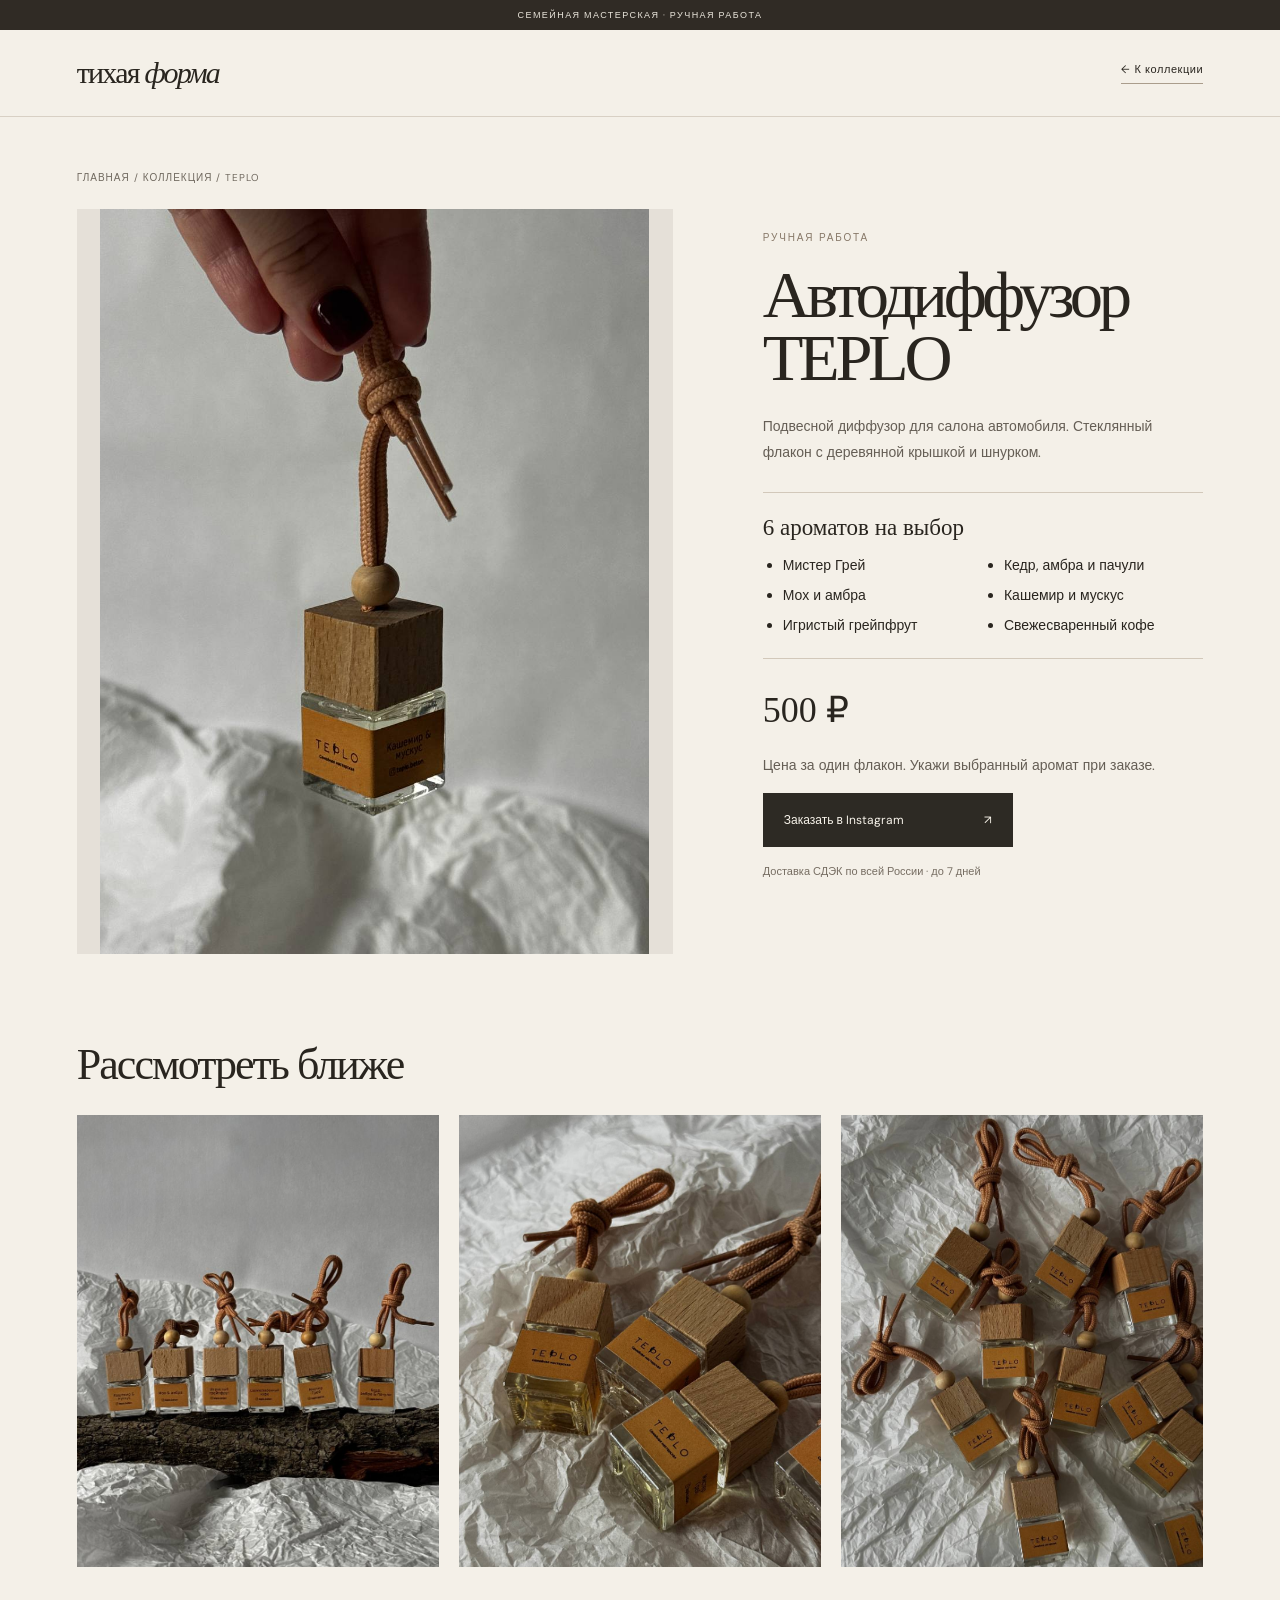
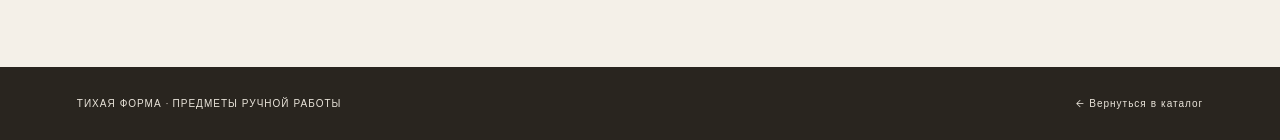
==== product-auto-diffuser.html @ ca6a6b0a "Add TEPLO car diffuser with six scents" ====
<!doctype html>
<html lang="ru">
<head>
<meta charset="utf-8"><meta name="viewport" content="width=device-width,initial-scale=1">
<meta name="theme-color" content="#f4f0e8">
<meta name="description" content="Подвесной автодиффузор TEPLO ручной работы. Шесть ароматов на выбор, 500 ₽ за флакон.">
<title>Автодиффузор TEPLO — Тихая форма</title>
<link rel="preconnect" href="https://fonts.googleapis.com">
<link rel="preconnect" href="https://fonts.gstatic.com" crossorigin>
<link href="https://fonts.googleapis.com/css2?family=DM+Sans:wght@400;500;600&display=swap" rel="stylesheet">
<style>
:root{--paper:#f4f0e8;--ink:#29251f;--muted:#70695f}*{box-sizing:border-box}html{scroll-behavior:smooth}body{margin:0;background:var(--paper);color:var(--ink);font-family:"DM Sans",Arial,sans-serif;-webkit-font-smoothing:antialiased}a{color:inherit}.topline{height:30px;background:#302b25;color:#eae6dc;display:grid;place-items:center;font-size:9px;letter-spacing:.16em}.header{display:flex;align-items:center;justify-content:space-between;padding:26px 6%;border-bottom:1px solid #d8d0c4}.brand{font:30px Georgia,serif;letter-spacing:-.06em;text-decoration:none}.brand em{font-weight:normal}.back{text-decoration:none;font-size:11px;letter-spacing:.05em;border-bottom:1px solid #aa9d8c;padding-bottom:7px}.wrap{max-width:1290px;margin:auto;padding:54px 6% 100px}.crumb{font-size:10px;color:var(--muted);letter-spacing:.1em;text-transform:uppercase;margin-bottom:25px}.crumb a{text-decoration:none}.layout{display:grid;grid-template-columns:minmax(0,1.15fr) minmax(300px,.85fr);gap:8%;align-items:start}.main-photo{margin:0;aspect-ratio:4/5;background:#e5e0d8;overflow:hidden}.main-photo img{display:block;width:100%;height:100%;object-fit:contain}.details{position:sticky;top:45px;padding-top:22px}.eyebrow{font-size:10px;letter-spacing:.18em;color:#877868;text-transform:uppercase;margin:0 0 20px}.details h1{font:normal clamp(62px,7vw,110px)/.94 Georgia,serif;letter-spacing:-.065em;margin:0 0 25px}.lead{font:normal clamp(22px,2.4vw,32px)/1.25 Georgia,serif;max-width:500px;margin:0 0 26px}.bodytext{font-size:14px;line-height:1.85;color:#655e55;max-width:490px}.facts{border-top:1px solid #d2c8ba;border-bottom:1px solid #d2c8ba;padding:20px 0;margin:34px 0;display:grid;grid-template-columns:95px 1fr;gap:14px;font-size:11px;line-height:1.65}.facts span:first-child{color:#8d8071}.price{font:normal 36px Georgia,serif;margin:0 0 22px}.order{display:inline-flex;min-height:54px;align-items:center;justify-content:space-between;gap:42px;background:#2d2a24;color:#f7f3ea;text-decoration:none;padding:0 21px;font-size:12px;min-width:250px}.delivery{font-size:11px;color:#766d62;margin-top:17px}.gallery-title{font:normal 44px Georgia,serif;letter-spacing:-.045em;margin:85px 0 25px}.gallery{display:grid;grid-template-columns:repeat(3,1fr);gap:20px}.gallery figure{margin:0;background:#e5e0d8;aspect-ratio:4/5;overflow:hidden}.gallery img{width:100%;height:100%;object-fit:cover;display:block}.gallery figure:nth-child(2) img{object-position:center 35%}.note{font:italic 18px Georgia,serif;color:#746b5f;margin:28px 0 0}.footer{background:#29251f;color:#e9e4da;padding:30px 6%;display:flex;justify-content:space-between;gap:20px;font-size:10px;letter-spacing:.1em}.footer a{text-decoration:none}@media(max-width:750px){.header{padding:20px 6%}.brand{font-size:25px}.wrap{padding:30px 6% 70px}.layout{grid-template-columns:1fr;gap:27px}.main-photo{aspect-ratio:4/5}.details{position:static;padding-top:0}.details h1{font-size:70px}.lead{font-size:25px}.gallery-title{font-size:36px;margin-top:64px}.gallery{grid-template-columns:repeat(2,1fr);gap:12px}.gallery figure:first-child{grid-column:span 2;aspect-ratio:4/3}.gallery figure:first-child img{object-fit:contain}.footer{flex-direction:column}.order{width:100%}}@media(prefers-reduced-motion:reduce){html{scroll-behavior:auto}}

.scent-options { margin: 26px 0 30px; padding: 22px 0; border-block: 1px solid #d2c8ba; }
.scent-options h2 { margin: 0 0 14px; font: normal 23px Georgia, serif; }
.scent-options ul { margin: 0; padding-left: 20px; display: grid; grid-template-columns: repeat(2, minmax(0, 1fr)); gap: 9px 22px; font-size: 14px; line-height: 1.5; }
.details h1.diffuser-title { font-size: clamp(36px, 5.2vw, 70px); }
.details { position: static; }
.gallery figure:first-child img { object-position: center 58%; }
@media (max-width: 420px) { .scent-options ul { grid-template-columns: 1fr; } }
</style>
</head>
<body>
  <div class="topline">СЕМЕЙНАЯ МАСТЕРСКАЯ · РУЧНАЯ РАБОТА</div>
  <header class="header">
    <a class="brand" href="./">тихая <em>форма</em></a>
    <a class="back" href="./#collection">← К коллекции</a>
  </header>
  <main class="wrap">
    <div class="crumb"><a href="./">Главная</a> / <a href="./#collection">Коллекция</a> / TEPLO</div>
    <div class="layout">
      <figure class="main-photo">
        <img src="assets/auto-diffuser-cover.jpg" alt="Автодиффузор TEPLO в стеклянном флаконе со шнурком и деревянной крышкой" fetchpriority="high">
      </figure>
      <div class="details">
        <p class="eyebrow">Ручная работа</p>
        <h1 class="diffuser-title">Автодиффузор TEPLO</h1>
        <p class="bodytext">Подвесной диффузор для салона автомобиля. Стеклянный флакон с деревянной крышкой и шнурком.</p>
        <section class="scent-options" aria-labelledby="scents-title">
          <h2 id="scents-title">6 ароматов на выбор</h2>
          <ul>
            <li>Мистер Грей</li>
            <li>Кедр, амбра и пачули</li>
            <li>Мох и амбра</li>
            <li>Кашемир и мускус</li>
            <li>Игристый грейпфрут</li>
            <li>Свежесваренный кофе</li>
          </ul>
        </section>
        <p class="price">500 ₽</p>
        <p class="bodytext">Цена за один флакон. Укажи выбранный аромат при заказе.</p>
        <a class="order" href="https://www.instagram.com/kriss.tiana?exln=c3J3bHptYzU3Yjh0" target="_blank" rel="noopener noreferrer">Заказать в Instagram <span aria-hidden="true">↗</span></a>
        <p class="delivery">Доставка СДЭК по всей России · до 7 дней</p>
      </div>
    </div>
    <h2 class="gallery-title">Рассмотреть ближе</h2>
    <div class="gallery">
      <figure><img src="assets/auto-diffuser-scents.jpg" loading="lazy" alt="Вся линейка автодиффузоров TEPLO: шесть ароматов"></figure>
      <figure><img src="assets/auto-diffuser-detail.jpg" loading="lazy" alt="Деревянные крышки и стеклянные флаконы крупным планом"></figure>
      <figure><img src="assets/auto-diffuser-group.jpg" loading="lazy" alt="Флаконы TEPLO на светлом фоне"></figure>
    </div>
  </main>
  <footer class="footer">
    <span>ТИХАЯ ФОРМА · ПРЕДМЕТЫ РУЧНОЙ РАБОТЫ</span>
    <a href="./#collection">← Вернуться в каталог</a>
  </footer>
</body>
</html>
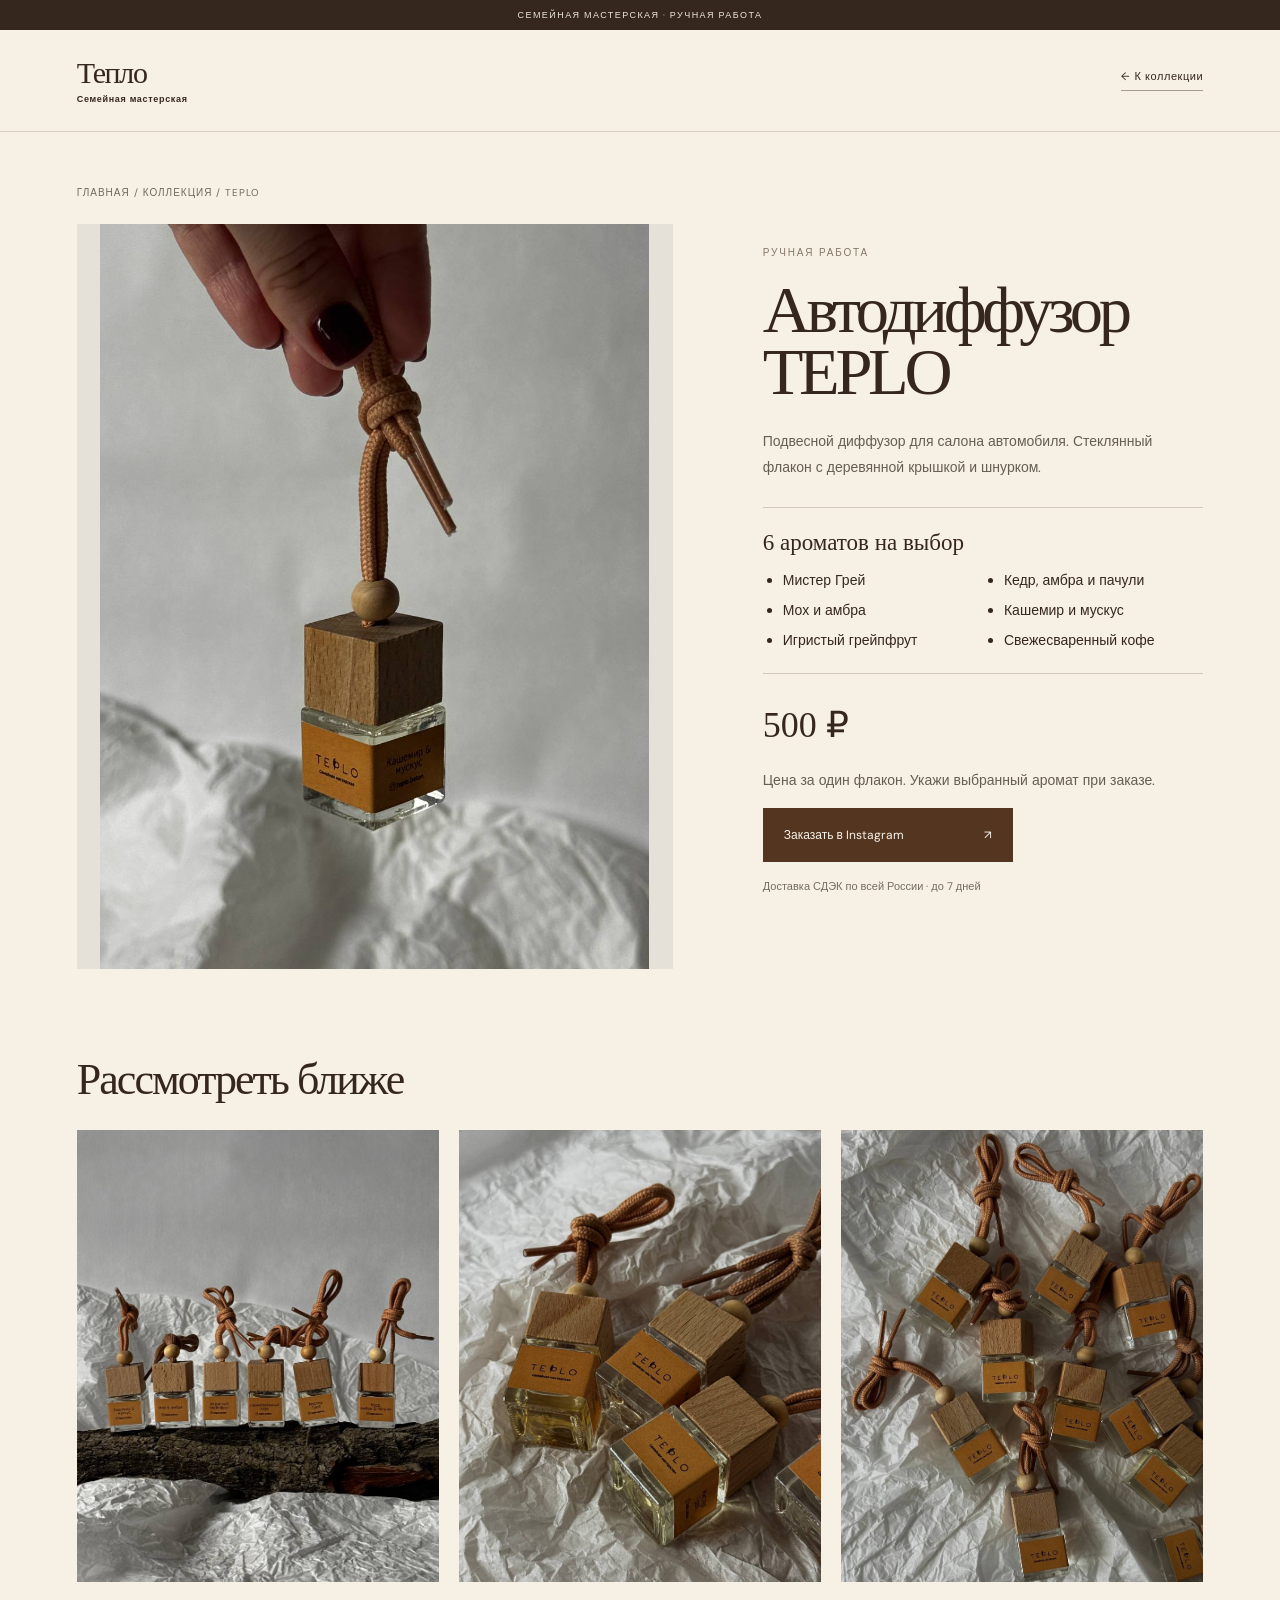
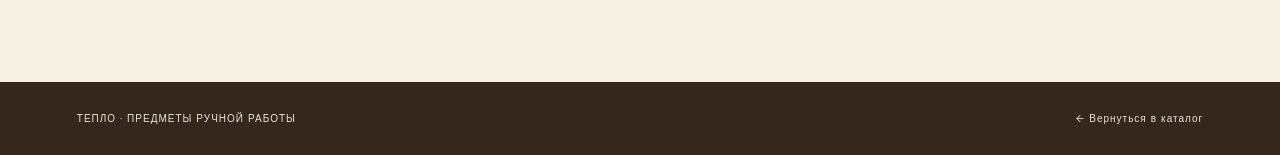
==== commit 87435421: "Rebrand storefront as Teplo and vary homepage photography" ====
--- a/product-auto-diffuser.html
+++ b/product-auto-diffuser.html
@@ -4,7 +4,7 @@
 <meta charset="utf-8"><meta name="viewport" content="width=device-width,initial-scale=1">
 <meta name="theme-color" content="#f4f0e8">
 <meta name="description" content="Подвесной автодиффузор TEPLO ручной работы. Шесть ароматов на выбор, 500 ₽ за флакон.">
-<title>Автодиффузор TEPLO — Тихая форма</title>
+<title>Автодиффузор TEPLO — Тепло</title>
 <link rel="preconnect" href="https://fonts.googleapis.com">
 <link rel="preconnect" href="https://fonts.gstatic.com" crossorigin>
 <link href="https://fonts.googleapis.com/css2?family=DM+Sans:wght@400;500;600&display=swap" rel="stylesheet">
@@ -18,12 +18,19 @@
 .details { position: static; }
 .gallery figure:first-child img { object-position: center 58%; }
 @media (max-width: 420px) { .scent-options ul { grid-template-columns: 1fr; } }
+
+.brand-name { display: block; font-family: Georgia, serif; letter-spacing: -.045em; }
+.brand-subtitle { display: block; margin-top: 4px; font: 600 9px/1.2 Arial, sans-serif; letter-spacing: .075em; }
+
+:root { --paper: #f7f0e4; --ink: #36271e; }
+.topline, .footer { background: #36271e; }
+.order { background: #54351f; }
 </style>
 </head>
 <body>
   <div class="topline">СЕМЕЙНАЯ МАСТЕРСКАЯ · РУЧНАЯ РАБОТА</div>
   <header class="header">
-    <a class="brand" href="./">тихая <em>форма</em></a>
+    <a class="brand" href="./"><span class="brand-name">Тепло</span><small class="brand-subtitle">Семейная мастерская</small></a>
     <a class="back" href="./#collection">← К коллекции</a>
   </header>
   <main class="wrap">
@@ -61,7 +68,7 @@
     </div>
   </main>
   <footer class="footer">
-    <span>ТИХАЯ ФОРМА · ПРЕДМЕТЫ РУЧНОЙ РАБОТЫ</span>
+    <span>ТЕПЛО · ПРЕДМЕТЫ РУЧНОЙ РАБОТЫ</span>
     <a href="./#collection">← Вернуться в каталог</a>
   </footer>
 </body>
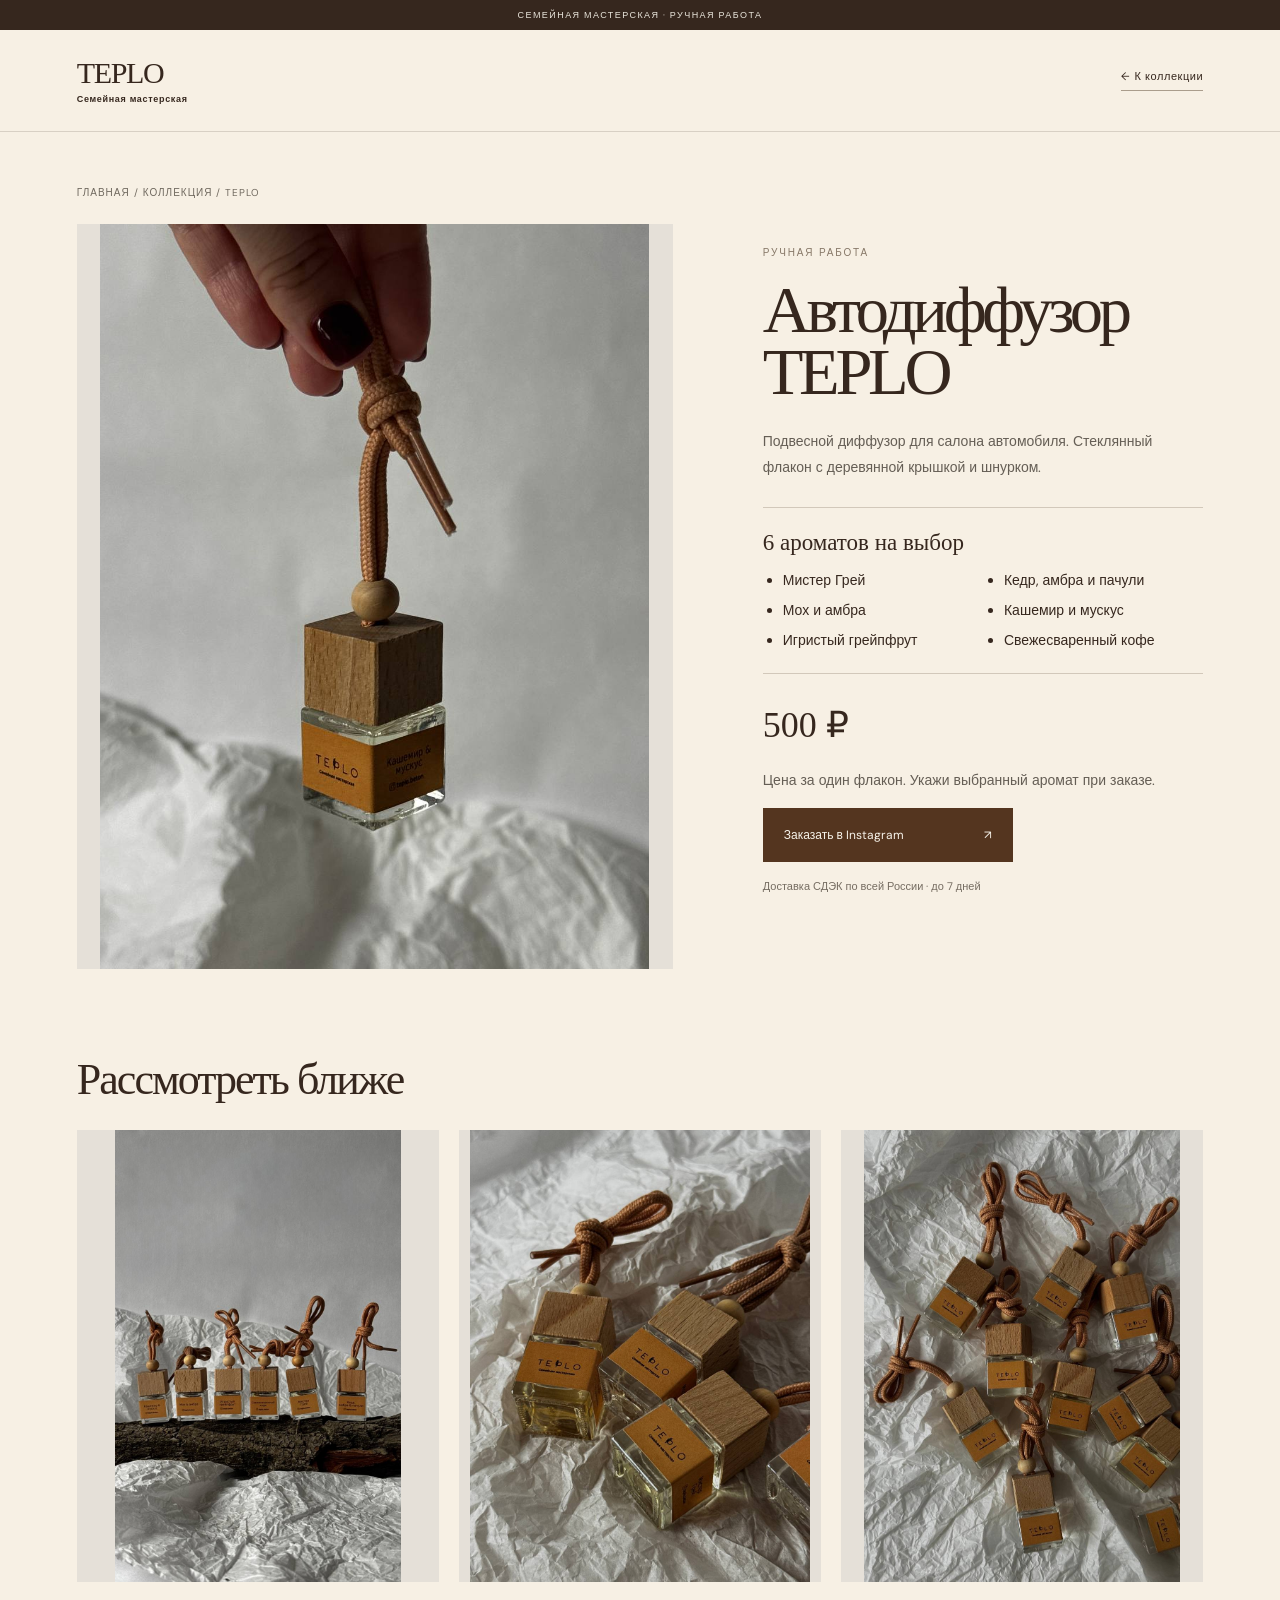
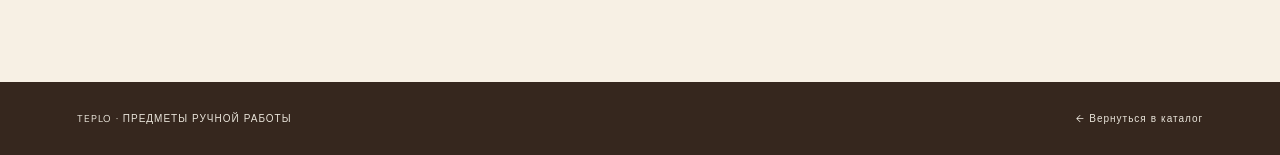
==== commit c89679a7: "Display complete product photos and use TEPLO branding" ====
--- a/product-auto-diffuser.html
+++ b/product-auto-diffuser.html
@@ -4,7 +4,7 @@
 <meta charset="utf-8"><meta name="viewport" content="width=device-width,initial-scale=1">
 <meta name="theme-color" content="#f4f0e8">
 <meta name="description" content="Подвесной автодиффузор TEPLO ручной работы. Шесть ароматов на выбор, 500 ₽ за флакон.">
-<title>Автодиффузор TEPLO — Тепло</title>
+<title>Автодиффузор TEPLO — TEPLO</title>
 <link rel="preconnect" href="https://fonts.googleapis.com">
 <link rel="preconnect" href="https://fonts.gstatic.com" crossorigin>
 <link href="https://fonts.googleapis.com/css2?family=DM+Sans:wght@400;500;600&display=swap" rel="stylesheet">
@@ -25,12 +25,14 @@
 :root { --paper: #f7f0e4; --ink: #36271e; }
 .topline, .footer { background: #36271e; }
 .order { background: #54351f; }
+
+.gallery img { object-fit: contain; }
 </style>
 </head>
 <body>
   <div class="topline">СЕМЕЙНАЯ МАСТЕРСКАЯ · РУЧНАЯ РАБОТА</div>
   <header class="header">
-    <a class="brand" href="./"><span class="brand-name">Тепло</span><small class="brand-subtitle">Семейная мастерская</small></a>
+    <a class="brand" href="./"><span class="brand-name">TEPLO</span><small class="brand-subtitle">Семейная мастерская</small></a>
     <a class="back" href="./#collection">← К коллекции</a>
   </header>
   <main class="wrap">
@@ -68,7 +70,7 @@
     </div>
   </main>
   <footer class="footer">
-    <span>ТЕПЛО · ПРЕДМЕТЫ РУЧНОЙ РАБОТЫ</span>
+    <span>TEPLO · ПРЕДМЕТЫ РУЧНОЙ РАБОТЫ</span>
     <a href="./#collection">← Вернуться в каталог</a>
   </footer>
 </body>
